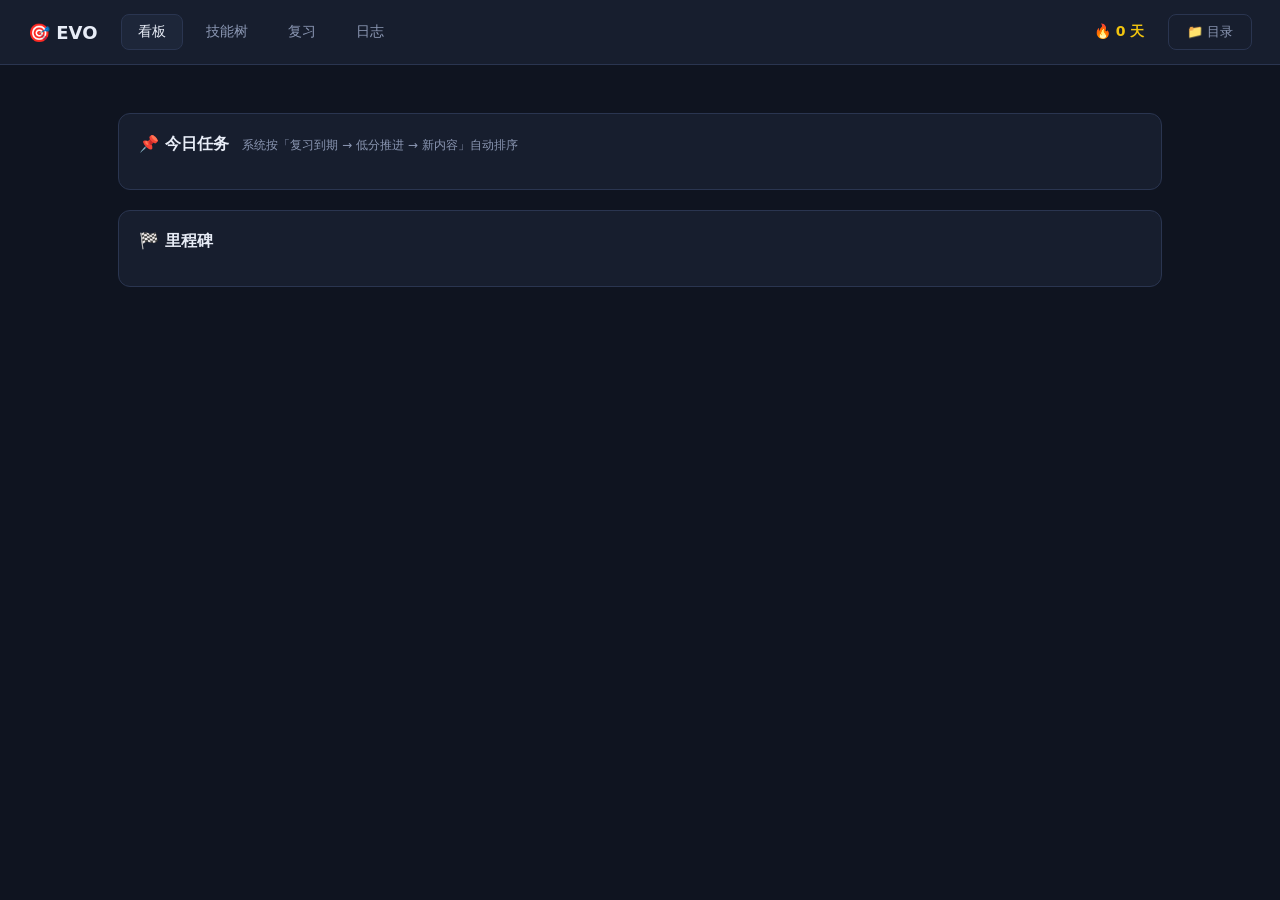
==== static/index.html @ 094a07ea "Go rewrite with quiz and textbook content system - Rename project to EVO, move sources to repo root " ====
<!DOCTYPE html>
<html lang="zh-CN">
<head>
<meta charset="UTF-8">
<meta name="viewport" content="width=device-width, initial-scale=1.0">
<title>EVO · 技能通关系统</title>
<link rel="stylesheet" href="/static/style.css">
</head>
<body>
<header>
  <div class="logo">🎯 EVO</div>
  <nav>
    <button class="nav-btn active" data-view="dashboard">看板</button>
    <button class="nav-btn" data-view="tree">技能树</button>
    <button class="nav-btn" data-view="review">复习 <span id="due-badge" class="badge hidden">0</span></button>
    <button class="nav-btn" data-view="logs">日志</button>
  </nav>
  <div class="streak" id="streak">🔥 0 天</div>
  <button id="settings-btn" class="btn ghost" title="课文内容目录设置">📁 目录</button>
</header>

<main>
  <!-- ===== 看板 ===== -->
  <section id="view-dashboard" class="view">
    <div id="skill-cards" class="cards"></div>

    <div class="panel">
      <h2>📌 今日任务 <span class="hint">系统按「复习到期 → 低分推进 → 新内容」自动排序</span></h2>
      <div id="today-tasks"></div>
    </div>

    <div class="panel">
      <h2>🏁 里程碑</h2>
      <div id="milestones"></div>
    </div>
  </section>

  <!-- ===== 技能树 ===== -->
  <section id="view-tree" class="view hidden">
    <div class="tree-head">
      <div id="skill-tabs" class="tabs"></div>
      <button id="add-node-btn" class="btn ghost">＋ 添加节点</button>
    </div>
    <div id="tree-body"></div>
  </section>

  <!-- ===== 复习 ===== -->
  <section id="view-review" class="view hidden">
    <div class="panel">
      <h2>到期复习 <span class="hint">先自测再看结果：≥80 拉长间隔，&lt;60 降档重来</span></h2>
      <div id="review-list"></div>
    </div>
  </section>

  <!-- ===== 日志 ===== -->
  <section id="view-logs" class="view hidden">
    <div class="panel">
      <h2>写一条学习日志</h2>
      <div class="log-form">
        <select id="log-skill"></select>
        <input id="log-content" placeholder="今天学了什么 / 卡在哪 / 明天继续什么…">
        <button id="log-submit" class="btn">记录</button>
      </div>
    </div>
    <div class="panel"><h2>学习日志</h2><div id="log-list"></div></div>
  </section>
</main>

<!-- ===== 打分弹窗 ===== -->
<div id="modal" class="modal hidden">
  <div class="modal-box">
    <h3 id="modal-title">打分</h3>
    <p id="modal-evidence" class="evidence"></p>
    <div class="score-btns">
      <button data-score="0">0 没碰过</button>
      <button data-score="30">30 见过</button>
      <button data-score="60">60 能用</button>
      <button data-score="80">80 掌握</button>
      <button data-score="95">95 精通</button>
    </div>
    <textarea id="score-note" placeholder="证据：做了什么证明这个分数？（选填，会写入日志）"></textarea>
    <div class="modal-foot">
      <button id="modal-cancel" class="btn ghost">取消</button>
    </div>
  </div>
</div>

<!-- ===== 复习弹窗 ===== -->
<div id="review-modal" class="modal hidden">
  <div class="modal-box">
    <h3 id="rv-title">自测</h3>
    <p class="hint">不看资料回想这个知识点，给自己打分：</p>
    <div class="score-btns">
      <button data-rv="90">90 全想起来</button>
      <button data-rv="70">70 想起大半</button>
      <button data-rv="40">40 基本忘了</button>
    </div>
    <div class="modal-foot"><button id="rv-cancel" class="btn ghost">取消</button></div>
  </div>
</div>

<!-- ===== 例题弹窗 ===== -->
<div id="quiz-modal" class="modal hidden">
  <div class="modal-box quiz-box">
    <h3 id="quiz-title">例题</h3>
    <div class="quiz-meta" id="quiz-stats"></div>
    <div id="quiz-body"></div>
    <div class="modal-foot">
      <span id="quiz-progress" class="hint"></span>
      <button id="quiz-score-btn" class="btn hidden">用本次结果打分</button>
      <button id="quiz-close" class="btn ghost">关闭</button>
    </div>
  </div>
</div>

<!-- ===== 内容目录设置弹窗 ===== -->
<div id="settings-modal" class="modal hidden">
  <div class="modal-box">
    <h3>课文内容目录</h3>
    <p class="hint" style="margin-bottom:14px">
      知识点课文按 <b>目录\技能\主题\知识点名.md</b> 存放（例：Java\语言基础\变量与基本类型.md），
      添加目录后系统自动识别，文件可随时用任意编辑器更新。
    </p>
    <div id="dir-list"></div>
    <div class="dir-form">
      <input id="dir-input" placeholder="例如 D:\教材\content">
      <button id="dir-add" class="btn">添加目录</button>
    </div>
    <div class="modal-foot"><button id="settings-close" class="btn ghost">关闭</button></div>
  </div>
</div>

<script src="/static/app.js"></script>
</body>
</html>
---- static/style.css ----
:root {
  --bg: #0f1420;
  --panel: #171e2e;
  --card: #1d2639;
  --line: #2a3550;
  --text: #e8edf7;
  --dim: #8b97b3;
  --accent: #4f8cff;
  --good: #2ecc71;
  --warn: #f1c40f;
  --bad: #e74c3c;
}
* { box-sizing: border-box; margin: 0; padding: 0; }
body {
  background: var(--bg); color: var(--text);
  font-family: "Segoe UI", "Microsoft YaHei", system-ui, sans-serif;
  min-height: 100vh;
}
header {
  display: flex; align-items: center; gap: 24px;
  padding: 14px 28px; background: var(--panel);
  border-bottom: 1px solid var(--line);
  position: sticky; top: 0; z-index: 10;
}
.logo { font-size: 18px; font-weight: 700; }
nav { display: flex; gap: 6px; flex: 1; }
.nav-btn {
  background: none; border: 1px solid transparent; color: var(--dim);
  padding: 8px 16px; border-radius: 8px; cursor: pointer; font-size: 14px;
}
.nav-btn:hover { color: var(--text); background: var(--card); }
.nav-btn.active { color: var(--text); background: var(--card); border-color: var(--line); }
.badge {
  background: var(--bad); color: #fff; border-radius: 10px;
  font-size: 11px; padding: 1px 7px; margin-left: 4px;
}
.streak { color: var(--warn); font-weight: 600; font-size: 14px; }

main { max-width: 1100px; margin: 0 auto; padding: 24px 28px 60px; }
.hidden { display: none !important; }
.hint { font-size: 12px; color: var(--dim); font-weight: 400; margin-left: 8px; }
h2 { font-size: 16px; margin-bottom: 14px; }

/* 卡片 */
.cards { display: grid; grid-template-columns: repeat(auto-fit, minmax(230px, 1fr)); gap: 16px; margin-bottom: 24px; }
.card {
  background: var(--card); border: 1px solid var(--line);
  border-radius: 12px; padding: 18px; cursor: pointer;
  transition: transform .15s;
}
.card:hover { transform: translateY(-2px); }
.card .name { font-size: 16px; font-weight: 700; display: flex; align-items: center; gap: 8px; }
.card .dot { width: 10px; height: 10px; border-radius: 50%; }
.card .pct { font-size: 34px; font-weight: 800; margin: 10px 0 4px; }
.card .status { font-size: 12px; color: var(--dim); }
.bar { height: 6px; background: var(--line); border-radius: 3px; margin-top: 12px; overflow: hidden; }
.bar > i { display: block; height: 100%; border-radius: 3px; }

.panel {
  background: var(--panel); border: 1px solid var(--line);
  border-radius: 12px; padding: 20px; margin-bottom: 20px;
}

/* 今日任务 */
.task {
  display: flex; align-items: center; gap: 12px;
  padding: 12px 14px; border: 1px solid var(--line);
  border-radius: 10px; margin-bottom: 10px; background: var(--card);
}
.task .reason {
  font-size: 11px; padding: 2px 8px; border-radius: 20px; white-space: nowrap;
}
.reason.复习到期 { background: rgba(231,76,60,.2); color: #ff8f85; }
.reason.继续推进 { background: rgba(79,140,255,.2); color: #8fb8ff; }
.reason.新内容 { background: rgba(46,204,113,.2); color: #7de8ac; }
.task .t-title { flex: 1; font-size: 14px; }
.task .t-skill { font-size: 12px; color: var(--dim); }

/* 里程碑 */
.ms { display: flex; align-items: center; gap: 10px; padding: 8px 4px; font-size: 14px; cursor: pointer; }
.ms input { accent-color: var(--good); width: 16px; height: 16px; cursor: pointer; }
.ms.done label { color: var(--dim); text-decoration: line-through; }

/* 技能树 */
.tree-head { display: flex; justify-content: space-between; align-items: center; margin-bottom: 16px; flex-wrap: wrap; gap: 10px; }
.tabs { display: flex; gap: 8px; flex-wrap: wrap; }
.tab {
  padding: 8px 18px; border-radius: 8px; border: 1px solid var(--line);
  background: var(--card); color: var(--dim); cursor: pointer; font-size: 14px;
}
.tab.active { color: #fff; border-color: transparent; }
.topic {
  background: var(--panel); border: 1px solid var(--line);
  border-radius: 12px; margin-bottom: 14px; overflow: hidden;
}
.topic-head {
  display: flex; align-items: center; gap: 14px;
  padding: 14px 18px; cursor: pointer; user-select: none;
}
.topic-head .arrow { color: var(--dim); transition: transform .2s; font-size: 12px; }
.topic.closed .arrow { transform: rotate(-90deg); }
.topic-head .t-name { font-weight: 700; flex: 1; }
.topic-head .t-ev { font-size: 12px; color: var(--dim); }
.topic-head .t-pct { font-weight: 700; font-size: 14px; width: 52px; text-align: right; }
.leaves { border-top: 1px solid var(--line); }
.topic.closed .leaves { display: none; }
.leaf {
  display: flex; align-items: center; gap: 14px;
  padding: 11px 18px 11px 34px; border-bottom: 1px solid rgba(42,53,80,.5);
}
.leaf:last-child { border-bottom: none; }
.leaf:hover { background: rgba(79,140,255,.05); }
.leaf .l-title { flex: 1; font-size: 14px; }
.leaf .l-ev { font-size: 12px; color: var(--dim); max-width: 340px; }
.status-chip { font-size: 11px; padding: 2px 9px; border-radius: 20px; white-space: nowrap; }
.s-未开始 { background: #232c42; color: var(--dim); }
.s-学习中 { background: rgba(79,140,255,.2); color: #8fb8ff; }
.s-巩固中 { background: rgba(241,196,15,.18); color: #f5d76e; }
.s-已掌握 { background: rgba(46,204,113,.18); color: #7de8ac; }
.s-已精通 { background: rgba(46,204,113,.35); color: #b8ffd9; }
.mini-bar { width: 70px; height: 5px; background: var(--line); border-radius: 3px; overflow: hidden; }
.mini-bar > i { display: block; height: 100%; }
.btn {
  background: var(--accent); color: #fff; border: none;
  padding: 8px 18px; border-radius: 8px; cursor: pointer; font-size: 13px;
}
.btn:hover { filter: brightness(1.1); }
.btn.ghost { background: transparent; border: 1px solid var(--line); color: var(--dim); }
.btn.ghost:hover { color: var(--text); border-color: var(--dim); }
.score-btn { font-size: 12px; padding: 5px 12px; }

/* 复习列表 */
.rv-item {
  display: flex; align-items: center; gap: 12px;
  padding: 13px 15px; border: 1px solid var(--line);
  border-radius: 10px; margin-bottom: 10px; background: var(--card);
}
.rv-item .rv-main { flex: 1; }
.rv-item .rv-title { font-size: 14px; }
.rv-item .rv-meta { font-size: 12px; color: var(--dim); margin-top: 3px; }
.overdue { color: #ff8f85; font-weight: 600; }

/* 日志 */
.log-form { display: flex; gap: 10px; flex-wrap: wrap; }
.log-form select, .log-form input {
  background: var(--card); border: 1px solid var(--line); color: var(--text);
  padding: 9px 12px; border-radius: 8px; font-size: 14px;
}
.log-form input { flex: 1; min-width: 240px; }
.log {
  padding: 11px 4px; border-bottom: 1px solid var(--line); font-size: 14px;
}
.log .l-time { font-size: 12px; color: var(--dim); margin-right: 10px; }
.log .l-tag { font-size: 11px; color: var(--accent); margin-right: 8px; }
.empty { color: var(--dim); font-size: 13px; padding: 14px 4px; }

/* 弹窗 */
.modal {
  position: fixed; inset: 0; background: rgba(0,0,0,.6);
  display: flex; align-items: center; justify-content: center; z-index: 100;
}
.modal-box {
  background: var(--panel); border: 1px solid var(--line);
  border-radius: 14px; padding: 26px; width: 460px; max-width: 92vw;
}
.modal-box h3 { margin-bottom: 8px; }
.evidence { font-size: 13px; color: var(--dim); margin-bottom: 16px; }
.score-btns { display: flex; gap: 8px; flex-wrap: wrap; margin-bottom: 16px; }
.score-btns button {
  flex: 1; min-width: 76px; background: var(--card); color: var(--text);
  border: 1px solid var(--line); border-radius: 10px;
  padding: 12px 6px; cursor: pointer; font-size: 13px;
}
.score-btns button:hover { border-color: var(--accent); background: rgba(79,140,255,.12); }
.modal-box textarea {
  width: 100%; background: var(--card); border: 1px solid var(--line);
  color: var(--text); border-radius: 8px; padding: 10px;
  font-size: 13px; height: 74px; resize: vertical; margin-bottom: 14px;
}
.modal-foot { display: flex; justify-content: flex-end; gap: 10px; }

/* 知识点正文 */
.l-title { cursor: pointer; }
.l-title:hover { color: var(--accent); }
.leaf-content {
  padding: 10px 18px 12px 34px;
  font-size: 13px; line-height: 1.9; color: var(--dim);
  background: rgba(79, 140, 255, .05);
  border-bottom: 1px solid var(--line);
}
.leaf-content b { color: var(--text); font-weight: 600; }
.content-empty { font-style: italic; opacity: .7; }

/* 例题 */
.q-btn { font-size: 12px; padding: 5px 10px; }
.quiz-box { width: 560px; max-width: 92vw; }
.quiz-meta { font-size: 12px; color: var(--dim); margin-bottom: 14px; }
.quiz-stem { font-size: 15px; line-height: 1.7; margin-bottom: 14px; }
.quiz-opts button {
  display: block; width: 100%; text-align: left;
  background: var(--card); border: 1px solid var(--line); color: var(--text);
  padding: 10px 14px; border-radius: 8px; cursor: pointer;
  font-size: 14px; margin-bottom: 8px; line-height: 1.5;
}
.quiz-opts button:hover:not(:disabled) { border-color: var(--accent); }
.quiz-opts button:disabled { opacity: 1; cursor: default; }
.opt-correct { border-color: var(--good) !important; background: rgba(46, 204, 113, .12) !important; }
.opt-wrong { border-color: var(--bad) !important; background: rgba(231, 76, 60, .12) !important; }
.quiz-verdict { font-size: 14px; font-weight: 700; margin: 12px 0 6px; }
.verdict-ok { color: var(--good); }
.verdict-no { color: var(--bad); }
.quiz-exp {
  font-size: 13px; color: var(--dim); line-height: 1.7;
  background: var(--card); border-left: 3px solid var(--accent);
  padding: 10px 12px; border-radius: 6px; margin-bottom: 14px;
}
#quiz-progress { margin-right: auto; }

/* 内容目录设置 */
.dir-item {
  display: flex; align-items: center; gap: 10px;
  padding: 9px 4px; border-bottom: 1px solid var(--line); font-size: 13px;
}
.dir-dot { width: 9px; height: 9px; border-radius: 50%; flex: none; }
.dir-dot.ok { background: var(--good); }
.dir-dot.bad { background: var(--bad); }
.dir-path { flex: 1; overflow: hidden; text-overflow: ellipsis; white-space: nowrap; direction: ltr; }
.dir-count { color: var(--dim); font-size: 12px; white-space: nowrap; }
.dir-del { font-size: 12px; padding: 4px 10px; }
.dir-form { display: flex; gap: 8px; margin-top: 14px; }
.dir-form input {
  flex: 1; background: var(--card); border: 1px solid var(--line);
  color: var(--text); padding: 9px 12px; border-radius: 8px; font-size: 13px;
}

/* 课文（goldmark 渲染结果）排版 */
.md-body { font-size: 13.5px; line-height: 1.9; color: var(--dim); }
.md-body h1 { font-size: 16px; color: var(--text); margin: 14px 0 8px; }
.md-body h2 { font-size: 15px; color: var(--text); margin: 16px 0 8px; padding-bottom: 4px; border-bottom: 1px solid var(--line); }
.md-body h3 { font-size: 14px; color: var(--text); margin: 12px 0 6px; }
.md-body p { margin: 8px 0; }
.md-body ul, .md-body ol { padding-left: 22px; margin: 8px 0; }
.md-body li { margin: 4px 0; }
.md-body b, .md-body strong { color: var(--text); }
.md-body code {
  background: var(--card); border: 1px solid var(--line);
  padding: 1px 6px; border-radius: 4px;
  font-family: Consolas, "Courier New", monospace; font-size: 12.5px;
}
.md-body pre {
  background: #0d1117; border: 1px solid var(--line); border-radius: 8px;
  padding: 12px 14px; overflow-x: auto; margin: 10px 0; line-height: 1.6;
}
.md-body pre code { background: none; border: none; padding: 0; font-size: 12.5px; color: #c9d1d9; }
.md-body blockquote {
  border-left: 3px solid var(--accent); padding: 4px 12px;
  margin: 10px 0; color: var(--dim); background: rgba(79,140,255,.05);
}
.md-body table { border-collapse: collapse; margin: 10px 0; width: 100%; font-size: 13px; }
.md-body th, .md-body td { border: 1px solid var(--line); padding: 6px 10px; text-align: left; }
.md-body th { background: var(--card); color: var(--text); }
.md-body hr { border: none; border-top: 1px solid var(--line); margin: 14px 0; }
.md-body a { color: var(--accent); }

@media (max-width: 720px) {
  header { flex-wrap: wrap; gap: 10px; padding: 12px 16px; }
  main { padding: 16px; }
  .l-ev { display: none; }
}
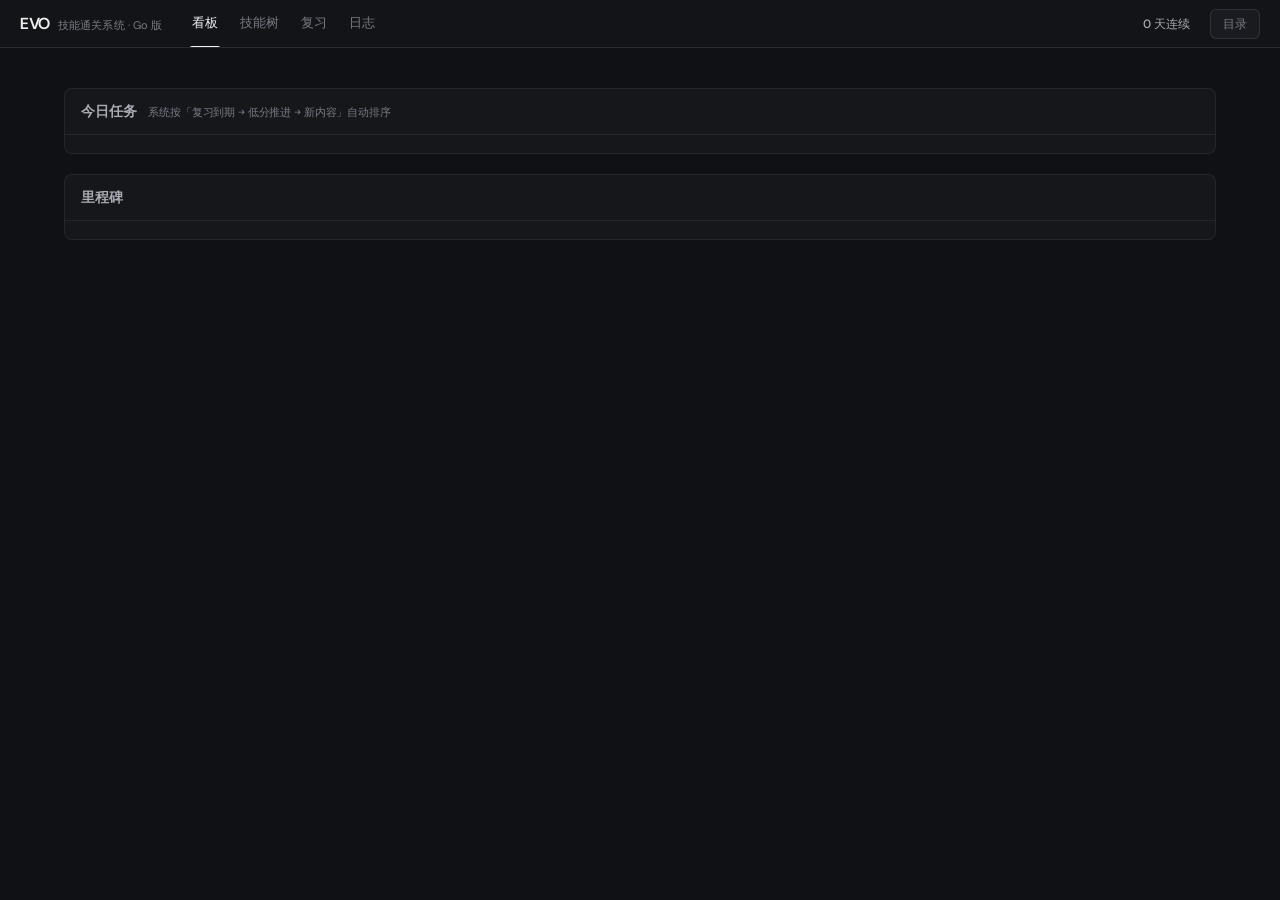
==== commit 0e56cf50: "Add reading page and Aetheris dark theme for frontend" ====
--- a/static/index.html
+++ b/static/index.html
@@ -4,19 +4,22 @@
 <meta charset="UTF-8">
 <meta name="viewport" content="width=device-width, initial-scale=1.0">
 <title>EVO · 技能通关系统</title>
+<link rel="preconnect" href="https://fonts.googleapis.com">
+<link rel="preconnect" href="https://fonts.gstatic.com" crossorigin>
+<link href="https://fonts.googleapis.com/css2?family=DM+Sans:wght@400;500;600;700&family=Host+Grotesk:wght@400;500;600;700&display=swap" rel="stylesheet">
 <link rel="stylesheet" href="/static/style.css">
 </head>
 <body>
 <header>
-  <div class="logo">🎯 EVO</div>
+  <h1 class="logo">EVO<span class="en">技能通关系统 · Go 版</span></h1>
   <nav>
     <button class="nav-btn active" data-view="dashboard">看板</button>
     <button class="nav-btn" data-view="tree">技能树</button>
     <button class="nav-btn" data-view="review">复习 <span id="due-badge" class="badge hidden">0</span></button>
     <button class="nav-btn" data-view="logs">日志</button>
   </nav>
-  <div class="streak" id="streak">🔥 0 天</div>
-  <button id="settings-btn" class="btn ghost" title="课文内容目录设置">📁 目录</button>
+  <div class="streak" id="streak">0 天连续</div>
+  <button id="settings-btn" class="btn ghost" title="课文内容目录设置">目录</button>
 </header>
 
 <main>
@@ -25,13 +28,13 @@
     <div id="skill-cards" class="cards"></div>
 
     <div class="panel">
-      <h2>📌 今日任务 <span class="hint">系统按「复习到期 → 低分推进 → 新内容」自动排序</span></h2>
-      <div id="today-tasks"></div>
+      <h2>今日任务 <span class="hint">系统按「复习到期 → 低分推进 → 新内容」自动排序</span></h2>
+      <div id="today-tasks" class="panel-body"></div>
     </div>
 
     <div class="panel">
-      <h2>🏁 里程碑</h2>
-      <div id="milestones"></div>
+      <h2>里程碑</h2>
+      <div id="milestones" class="panel-body"></div>
     </div>
   </section>
 
@@ -48,7 +51,7 @@
   <section id="view-review" class="view hidden">
     <div class="panel">
       <h2>到期复习 <span class="hint">先自测再看结果：≥80 拉长间隔，&lt;60 降档重来</span></h2>
-      <div id="review-list"></div>
+      <div id="review-list" class="panel-body"></div>
     </div>
   </section>
 
@@ -62,9 +65,25 @@
         <button id="log-submit" class="btn">记录</button>
       </div>
     </div>
-    <div class="panel"><h2>学习日志</h2><div id="log-list"></div></div>
+    <div class="panel"><h2>学习日志</h2><div id="log-list" class="panel-body"></div></div>
   </section>
 </main>
+
+<!-- ===== 课文阅读页 ===== -->
+<div id="reader" class="reader hidden">
+  <div class="reader-top">
+    <button id="reader-back" class="btn ghost">← 返回</button>
+    <div class="reader-headings">
+      <div id="reader-title" class="reader-title"></div>
+      <div id="reader-path" class="reader-path"></div>
+    </div>
+  </div>
+  <div class="reader-progress"><i id="reader-bar"></i></div>
+  <div class="reader-body" id="reader-body">
+    <aside class="reader-toc hidden" id="reader-toc"></aside>
+    <article class="md-view" id="reader-content"></article>
+  </div>
+</div>
 
 <!-- ===== 打分弹窗 ===== -->
 <div id="modal" class="modal hidden">
@@ -121,6 +140,10 @@
       知识点课文按 <b>目录\技能\主题\知识点名.md</b> 存放（例：Java\语言基础\变量与基本类型.md），
       添加目录后系统自动识别，文件可随时用任意编辑器更新。
     </p>
+    <div class="data-dir-row">
+      <span class="hint" id="data-dir-label">数据目录：…</span>
+      <button id="backup-btn" class="btn ghost">备份快照</button>
+    </div>
     <div id="dir-list"></div>
     <div class="dir-form">
       <input id="dir-input" placeholder="例如 D:\教材\content">
--- a/static/style.css
+++ b/static/style.css
@@ -1,269 +1,968 @@
+/* ============================================================
+   EVO 前端共享样式
+   —— 视觉语言取自 KILLER（Aetheris 设计系统）：
+   单色极简 / 细边框低饱和卡片 / DM Sans + Host Grotesk
+   紧凑排版 / 顶导航下划线激活态 / 140-180ms 微动效
+   ============================================================ */
+
+/* ---------- 语义色令牌（Aetheris dark） ---------- */
 :root {
-  --bg: #0f1420;
-  --panel: #171e2e;
-  --card: #1d2639;
-  --line: #2a3550;
-  --text: #e8edf7;
-  --dim: #8b97b3;
-  --accent: #4f8cff;
-  --good: #2ecc71;
-  --warn: #f1c40f;
-  --bad: #e74c3c;
-}
+  color-scheme: dark;
+
+  --bg-app: #101114;
+  --bg-nav: #131417;
+  --bg-surface: #16171b;
+  --bg-subtle: #1a1b20;
+  --bg-raised: #1e1f24;
+  --bg-hover: #202126;
+  --bg-selected: rgba(255, 255, 255, 0.08);
+  --bg-input: #191a1f;
+
+  --text-primary: #eeeef1;
+  --text-secondary: #a8abb3;
+  --text-tertiary: #777b85;
+  --text-disabled: #565a63;
+
+  --border-default: rgba(255, 255, 255, 0.10);
+  --border-subtle: rgba(255, 255, 255, 0.065);
+  --border-strong: rgba(255, 255, 255, 0.16);
+
+  --accent: #f0f0f2;          /* 主操作：近白（Aetheris 单色签名） */
+  --accent-hover: #ffffff;
+  --accent-border: rgba(255, 255, 255, 0.22);
+  --focus-ring: rgba(255, 255, 255, 0.14);
+
+  --success: #65b98f;
+  --success-subtle: rgba(101, 185, 143, 0.11);
+  --success-border: rgba(101, 185, 143, 0.24);
+  --warning: #d6a85f;
+  --warning-subtle: rgba(214, 168, 95, 0.11);
+  --warning-border: rgba(214, 168, 95, 0.24);
+  --danger: #d96b72;
+  --danger-subtle: rgba(217, 107, 114, 0.11);
+  --danger-border: rgba(217, 107, 114, 0.24);
+  --info: #7ea1dc;            /* 「学习中」状态补充的低饱和冷色 */
+  --info-subtle: rgba(126, 161, 220, 0.11);
+  --info-border: rgba(126, 161, 220, 0.24);
+
+  --shadow-float: 0 10px 28px rgba(0, 0, 0, 0.28);
+  --shadow-dialog: 0 18px 48px rgba(0, 0, 0, 0.38);
+
+  --motion-fast: 140ms;
+  --motion-base: 180ms;
+
+  --topnav-height: 48px;
+  --radius-sm: 4px;
+  --radius-md: 6px;
+  --radius-lg: 8px;
+
+  --font-sans: "DM Sans", "Noto Sans SC", "PingFang SC", "Hiragino Sans GB",
+    "Microsoft YaHei UI", "Microsoft YaHei", system-ui, sans-serif;
+  --font-display: "Host Grotesk", "DM Sans", "Noto Sans SC", "PingFang SC",
+    "Hiragino Sans GB", "Microsoft YaHei UI", "Microsoft YaHei", system-ui, sans-serif;
+  --font-mono: "SFMono-Regular", Consolas, "Cascadia Code", "Liberation Mono", Menlo, monospace;
+
+  --font-page: 18px;
+  --font-section: 14px;
+  --font-body: 13px;
+  --font-table: 12px;
+  --font-meta: 11px;
+}
+
+/* ---------- 基础 ---------- */
 * { box-sizing: border-box; margin: 0; padding: 0; }
+
 body {
-  background: var(--bg); color: var(--text);
-  font-family: "Segoe UI", "Microsoft YaHei", system-ui, sans-serif;
+  background: var(--bg-app);
+  color: var(--text-primary);
+  font-family: var(--font-sans);
+  font-size: var(--font-body);
+  line-height: 1.5;
   min-height: 100vh;
-}
+  -webkit-font-smoothing: antialiased;
+  text-rendering: optimizeLegibility;
+}
+a { color: inherit; text-decoration: none; }
+
+h1, h2, h3, h4 { font-family: var(--font-display); font-optical-sizing: auto; }
+
+button, input, select, textarea { font: inherit; }
+button { -webkit-tap-highlight-color: transparent; }
+
+::selection { color: var(--text-primary); background: rgba(255, 255, 255, 0.22); }
+
+button:focus-visible, a:focus-visible, input:focus-visible,
+select:focus-visible, textarea:focus-visible {
+  outline: 2px solid var(--accent);
+  outline-offset: 2px;
+}
+
+* { scrollbar-width: thin; scrollbar-color: rgba(255, 255, 255, 0.18) transparent; }
+*::-webkit-scrollbar { width: 8px; height: 8px; }
+*::-webkit-scrollbar-thumb {
+  border: 2px solid transparent;
+  border-radius: 8px;
+  background: rgba(255, 255, 255, 0.18);
+  background-clip: padding-box;
+}
+
+.pct, .t-pct, .l-time, .streak, .card .status { font-variant-numeric: tabular-nums; }
+.hidden { display: none !important; }
+.hint { color: var(--text-tertiary); font-size: var(--font-meta); font-weight: 400; margin-left: 8px; }
+.empty { color: var(--text-tertiary); text-align: center; padding: 24px 8px; }
+
+/* ---------- 顶导航（Aetheris topnav 模式） ---------- */
 header {
-  display: flex; align-items: center; gap: 24px;
-  padding: 14px 28px; background: var(--panel);
-  border-bottom: 1px solid var(--line);
-  position: sticky; top: 0; z-index: 10;
-}
-.logo { font-size: 18px; font-weight: 700; }
-nav { display: flex; gap: 6px; flex: 1; }
+  display: flex;
+  align-items: center;
+  gap: 20px;
+  height: var(--topnav-height);
+  padding: 0 20px;
+  border-bottom: 1px solid var(--border-default);
+  background: var(--bg-nav);
+  position: sticky;
+  top: 0;
+  z-index: 10;
+  flex-wrap: nowrap;
+  overflow-x: auto;
+  scrollbar-width: none;
+}
+header::-webkit-scrollbar { display: none; }
+
+header .logo {
+  display: flex;
+  align-items: baseline;
+  gap: 8px;
+  font-family: var(--font-display);
+  font-size: 16px;
+  font-weight: 660;
+  letter-spacing: -0.02em;
+  white-space: nowrap;
+  color: var(--text-primary);
+}
+header .logo .en {
+  color: var(--text-tertiary);
+  font-family: var(--font-sans);
+  font-size: var(--font-meta);
+  font-weight: 400;
+  letter-spacing: 0.01em;
+}
+
+nav {
+  display: flex;
+  align-items: stretch;
+  gap: 2px;
+  height: 100%;
+  flex: 1 1 auto;
+  min-width: 0;
+  overflow-x: auto;
+  scrollbar-width: none;
+}
+nav::-webkit-scrollbar { display: none; }
+
 .nav-btn {
-  background: none; border: 1px solid transparent; color: var(--dim);
-  padding: 8px 16px; border-radius: 8px; cursor: pointer; font-size: 14px;
-}
-.nav-btn:hover { color: var(--text); background: var(--card); }
-.nav-btn.active { color: var(--text); background: var(--card); border-color: var(--line); }
+  position: relative;
+  display: inline-flex;
+  align-items: center;
+  gap: 5px;
+  padding: 0 10px;
+  border: none;
+  background: none;
+  color: var(--text-tertiary);
+  font-size: 12.5px;
+  font-weight: 520;
+  white-space: nowrap;
+  cursor: pointer;
+  transition: color var(--motion-fast) ease, background var(--motion-fast) ease;
+}
+.nav-btn::after {
+  content: "";
+  position: absolute;
+  right: 8px;
+  bottom: -1px;
+  left: 8px;
+  height: 2px;
+  border-radius: 2px 2px 0 0;
+  background: transparent;
+}
+.nav-btn:hover { color: var(--text-secondary); background: rgba(255, 255, 255, 0.03); }
+.nav-btn.active { color: var(--text-primary); font-weight: 580; }
+.nav-btn.active::after { background: var(--accent); }
+
 .badge {
-  background: var(--bad); color: #fff; border-radius: 10px;
-  font-size: 11px; padding: 1px 7px; margin-left: 4px;
-}
-.streak { color: var(--warn); font-weight: 600; font-size: 14px; }
-
-main { max-width: 1100px; margin: 0 auto; padding: 24px 28px 60px; }
-.hidden { display: none !important; }
-.hint { font-size: 12px; color: var(--dim); font-weight: 400; margin-left: 8px; }
-h2 { font-size: 16px; margin-bottom: 14px; }
-
-/* 卡片 */
-.cards { display: grid; grid-template-columns: repeat(auto-fit, minmax(230px, 1fr)); gap: 16px; margin-bottom: 24px; }
+  display: inline-flex;
+  align-items: center;
+  justify-content: center;
+  min-width: 16px;
+  padding: 0 5px;
+  border-radius: 8px;
+  background: var(--danger-subtle);
+  border: 1px solid var(--danger-border);
+  color: var(--danger);
+  font-size: var(--font-meta);
+  font-weight: 620;
+  line-height: 1.5;
+}
+
+.streak {
+  color: var(--text-secondary);
+  font-size: 12px;
+  font-weight: 520;
+  white-space: nowrap;
+  flex: 0 0 auto;
+}
+
+/* ---------- 页面骨架 ---------- */
+main {
+  padding: 20px 24px 28px;
+  max-width: 1200px;
+  margin: 0 auto;
+}
+
+/* ---------- 面板（data-surface 模式：细边框 + 8px 圆角 + 无阴影） ---------- */
+.panel {
+  background: var(--bg-surface);
+  border: 1px solid var(--border-subtle);
+  border-radius: var(--radius-lg);
+  /* clip 裁剪圆角溢出但不创建滚动容器（overflow:hidden 会破坏内部 sticky） */
+  overflow: clip;
+  margin-bottom: 20px;
+}
+.panel > h2 {
+  font-size: var(--font-section);
+  font-weight: 600;
+  color: var(--text-secondary);
+  letter-spacing: -0.01em;
+  padding: 12px 16px;
+  border-bottom: 1px solid var(--border-subtle);
+}
+.panel-body { padding: 6px 16px 12px; }
+
+/* ---------- 技能卡片（stat-card 模式） ---------- */
+.cards {
+  display: grid;
+  grid-template-columns: repeat(auto-fill, minmax(230px, 1fr));
+  gap: 12px;
+  margin-bottom: 20px;
+}
 .card {
-  background: var(--card); border: 1px solid var(--line);
-  border-radius: 12px; padding: 18px; cursor: pointer;
-  transition: transform .15s;
-}
-.card:hover { transform: translateY(-2px); }
-.card .name { font-size: 16px; font-weight: 700; display: flex; align-items: center; gap: 8px; }
-.card .dot { width: 10px; height: 10px; border-radius: 50%; }
-.card .pct { font-size: 34px; font-weight: 800; margin: 10px 0 4px; }
-.card .status { font-size: 12px; color: var(--dim); }
-.bar { height: 6px; background: var(--line); border-radius: 3px; margin-top: 12px; overflow: hidden; }
+  background: var(--bg-surface);
+  border: 1px solid var(--border-subtle);
+  border-radius: var(--radius-lg);
+  padding: 14px 16px;
+  cursor: pointer;
+  transition: border-color var(--motion-fast) ease, background var(--motion-fast) ease;
+}
+.card:hover {
+  border-color: var(--border-strong);
+  background: var(--bg-hover);
+}
+.card .name {
+  font-size: var(--font-table);
+  font-weight: 520;
+  color: var(--text-secondary);
+  display: flex;
+  align-items: center;
+  gap: 8px;
+}
+.card .dot { width: 8px; height: 8px; border-radius: 50%; flex: 0 0 8px; }
+.card .pct {
+  font-family: var(--font-display);
+  font-size: 26px;
+  font-weight: 620;
+  letter-spacing: -0.03em;
+  margin: 8px 0 4px;
+}
+.card .status { font-size: var(--font-meta); color: var(--text-tertiary); }
+.bar { height: 5px; background: rgba(255, 255, 255, 0.08); border-radius: 3px; margin-top: 12px; overflow: hidden; }
 .bar > i { display: block; height: 100%; border-radius: 3px; }
 
-.panel {
-  background: var(--panel); border: 1px solid var(--line);
-  border-radius: 12px; padding: 20px; margin-bottom: 20px;
-}
-
-/* 今日任务 */
+/* ---------- 今日任务 / 里程碑（列表行模式） ---------- */
 .task {
-  display: flex; align-items: center; gap: 12px;
-  padding: 12px 14px; border: 1px solid var(--line);
-  border-radius: 10px; margin-bottom: 10px; background: var(--card);
-}
-.task .reason {
-  font-size: 11px; padding: 2px 8px; border-radius: 20px; white-space: nowrap;
-}
-.reason.复习到期 { background: rgba(231,76,60,.2); color: #ff8f85; }
-.reason.继续推进 { background: rgba(79,140,255,.2); color: #8fb8ff; }
-.reason.新内容 { background: rgba(46,204,113,.2); color: #7de8ac; }
-.task .t-title { flex: 1; font-size: 14px; }
-.task .t-skill { font-size: 12px; color: var(--dim); }
+  display: flex;
+  align-items: center;
+  gap: 12px;
+  padding: 10px 4px;
+  border-bottom: 1px solid var(--border-subtle);
+  transition: background var(--motion-fast) ease;
+}
+.task:hover { background: var(--bg-hover); }
+.task:last-child { border-bottom: none; }
+.task .t-title { flex: 1; }
+.task .t-skill { font-size: var(--font-meta); color: var(--text-tertiary); white-space: nowrap; }
+
+/* 原因/状态徽章（status-badge 模式） */
+.reason, .status-chip {
+  display: inline-flex;
+  align-items: center;
+  padding: 1px 8px;
+  border-radius: var(--radius-sm);
+  font-size: var(--font-meta);
+  font-weight: 520;
+  border: 1px solid transparent;
+  white-space: nowrap;
+}
+.reason.复习到期 { background: var(--danger-subtle); color: var(--danger); border-color: var(--danger-border); }
+.reason.继续推进 { background: var(--info-subtle); color: var(--info); border-color: var(--info-border); }
+.reason.新内容 { background: var(--success-subtle); color: var(--success); border-color: var(--success-border); }
+
+.s-未开始 { background: var(--bg-subtle); color: var(--text-tertiary); border-color: var(--border-default); }
+.s-学习中 { background: var(--info-subtle); color: var(--info); border-color: var(--info-border); }
+.s-巩固中 { background: var(--warning-subtle); color: var(--warning); border-color: var(--warning-border); }
+.s-已掌握 { background: var(--success-subtle); color: var(--success); border-color: var(--success-border); }
+.s-已精通 { background: rgba(101, 185, 143, 0.22); color: #8fd6ae; border-color: rgba(101, 185, 143, 0.38); }
 
 /* 里程碑 */
-.ms { display: flex; align-items: center; gap: 10px; padding: 8px 4px; font-size: 14px; cursor: pointer; }
-.ms input { accent-color: var(--good); width: 16px; height: 16px; cursor: pointer; }
-.ms.done label { color: var(--dim); text-decoration: line-through; }
-
-/* 技能树 */
-.tree-head { display: flex; justify-content: space-between; align-items: center; margin-bottom: 16px; flex-wrap: wrap; gap: 10px; }
-.tabs { display: flex; gap: 8px; flex-wrap: wrap; }
+.ms {
+  display: flex;
+  align-items: center;
+  gap: 10px;
+  padding: 8px 4px;
+  border-bottom: 1px solid var(--border-subtle);
+}
+.ms:last-child { border-bottom: none; }
+.ms input {
+  appearance: none;
+  width: 15px;
+  height: 15px;
+  border: 1px solid var(--border-strong);
+  border-radius: var(--radius-sm);
+  background: var(--bg-input);
+  cursor: pointer;
+  flex: 0 0 15px;
+  position: relative;
+  transition: background var(--motion-fast) ease, border-color var(--motion-fast) ease;
+}
+.ms input:checked { background: var(--accent); border-color: var(--accent); }
+.ms input:checked::after {
+  content: "";
+  position: absolute;
+  left: 4px;
+  top: 1px;
+  width: 4px;
+  height: 8px;
+  border: solid var(--bg-app);
+  border-width: 0 2px 2px 0;
+  transform: rotate(45deg);
+}
+.ms label { cursor: pointer; }
+.ms.done label { color: var(--text-disabled); text-decoration: line-through; }
+
+/* ---------- 技能树 ---------- */
+.tree-head {
+  display: flex;
+  justify-content: space-between;
+  align-items: center;
+  gap: 10px;
+  margin-bottom: 14px;
+  min-height: 48px;
+  padding: 8px 12px;
+  border: 1px solid var(--border-subtle);
+  border-radius: var(--radius-md);
+  background: var(--bg-surface);
+  flex-wrap: wrap;
+}
+
+/* 标签切换（Aetheris subnav 芯片模式） */
+.tabs { display: flex; gap: 6px; flex-wrap: wrap; }
 .tab {
-  padding: 8px 18px; border-radius: 8px; border: 1px solid var(--line);
-  background: var(--card); color: var(--dim); cursor: pointer; font-size: 14px;
-}
-.tab.active { color: #fff; border-color: transparent; }
+  display: inline-flex;
+  align-items: center;
+  height: 32px;
+  padding: 0 16px;
+  border: 1px solid var(--border-default);
+  border-radius: var(--radius-md);
+  background: var(--bg-subtle);
+  color: var(--text-tertiary);
+  font-size: var(--font-body);
+  font-weight: 560;
+  cursor: pointer;
+  white-space: nowrap;
+  transition: color var(--motion-fast) ease, background var(--motion-fast) ease,
+    border-color var(--motion-fast) ease;
+}
+.tab:hover {
+  color: var(--text-secondary);
+  background: var(--bg-hover);
+  border-color: var(--border-strong);
+}
+.tab.active {
+  color: var(--text-primary);
+  background: var(--bg-selected);
+  border-color: var(--border-strong);
+  font-weight: 620;
+}
+
 .topic {
-  background: var(--panel); border: 1px solid var(--line);
-  border-radius: 12px; margin-bottom: 14px; overflow: hidden;
+  background: var(--bg-surface);
+  border: 1px solid var(--border-subtle);
+  border-radius: var(--radius-lg);
+  overflow: clip;
+  margin-bottom: 12px;
 }
 .topic-head {
-  display: flex; align-items: center; gap: 14px;
-  padding: 14px 18px; cursor: pointer; user-select: none;
-}
-.topic-head .arrow { color: var(--dim); transition: transform .2s; font-size: 12px; }
+  display: flex;
+  align-items: center;
+  gap: 14px;
+  padding: 11px 16px;
+  cursor: pointer;
+  user-select: none;
+  transition: background var(--motion-fast) ease;
+}
+.topic-head:hover { background: var(--bg-hover); }
+.topic-head .arrow {
+  color: var(--text-tertiary);
+  font-size: 10px;
+  transition: transform var(--motion-base) ease;
+}
 .topic.closed .arrow { transform: rotate(-90deg); }
-.topic-head .t-name { font-weight: 700; flex: 1; }
-.topic-head .t-ev { font-size: 12px; color: var(--dim); }
-.topic-head .t-pct { font-weight: 700; font-size: 14px; width: 52px; text-align: right; }
-.leaves { border-top: 1px solid var(--line); }
+.topic-head .t-name { font-weight: 620; flex: 1; }
+.topic-head .t-ev { font-size: var(--font-meta); color: var(--text-tertiary); }
+.topic-head .t-pct {
+  font-weight: 620;
+  width: 48px;
+  text-align: right;
+  letter-spacing: -0.02em;
+}
+.leaves { border-top: 1px solid var(--border-subtle); }
 .topic.closed .leaves { display: none; }
 .leaf {
-  display: flex; align-items: center; gap: 14px;
-  padding: 11px 18px 11px 34px; border-bottom: 1px solid rgba(42,53,80,.5);
+  display: flex;
+  align-items: center;
+  gap: 12px;
+  padding: 9px 16px 9px 30px;
+  border-bottom: 1px solid var(--border-subtle);
+  transition: background var(--motion-fast) ease;
 }
 .leaf:last-child { border-bottom: none; }
-.leaf:hover { background: rgba(79,140,255,.05); }
-.leaf .l-title { flex: 1; font-size: 14px; }
-.leaf .l-ev { font-size: 12px; color: var(--dim); max-width: 340px; }
-.status-chip { font-size: 11px; padding: 2px 9px; border-radius: 20px; white-space: nowrap; }
-.s-未开始 { background: #232c42; color: var(--dim); }
-.s-学习中 { background: rgba(79,140,255,.2); color: #8fb8ff; }
-.s-巩固中 { background: rgba(241,196,15,.18); color: #f5d76e; }
-.s-已掌握 { background: rgba(46,204,113,.18); color: #7de8ac; }
-.s-已精通 { background: rgba(46,204,113,.35); color: #b8ffd9; }
-.mini-bar { width: 70px; height: 5px; background: var(--line); border-radius: 3px; overflow: hidden; }
-.mini-bar > i { display: block; height: 100%; }
+.leaf:hover { background: var(--bg-hover); }
+.leaf .l-title {
+  flex: 1;
+  cursor: pointer;
+  transition: color var(--motion-fast) ease;
+}
+.leaf .l-title:hover { color: var(--accent-hover); }
+.leaf .l-ev {
+  font-size: var(--font-meta);
+  color: var(--text-tertiary);
+  max-width: 320px;
+  overflow: hidden;
+  text-overflow: ellipsis;
+  white-space: nowrap;
+}
+.mini-bar { width: 64px; height: 4px; background: rgba(255, 255, 255, 0.08); border-radius: 3px; overflow: hidden; flex: 0 0 64px; }
+.mini-bar > i { display: block; height: 100%; border-radius: 3px; }
+
+/* ---------- 通用按钮与表单 ---------- */
 .btn {
-  background: var(--accent); color: #fff; border: none;
-  padding: 8px 18px; border-radius: 8px; cursor: pointer; font-size: 13px;
-}
-.btn:hover { filter: brightness(1.1); }
-.btn.ghost { background: transparent; border: 1px solid var(--line); color: var(--dim); }
-.btn.ghost:hover { color: var(--text); border-color: var(--dim); }
-.score-btn { font-size: 12px; padding: 5px 12px; }
-
-/* 复习列表 */
+  display: inline-flex;
+  align-items: center;
+  justify-content: center;
+  background: var(--accent);
+  color: #101114;
+  border: 1px solid var(--accent);
+  padding: 6px 16px;
+  font-size: var(--font-table);
+  font-weight: 600;
+  cursor: pointer;
+  border-radius: var(--radius-md);
+  letter-spacing: 0.01em;
+  white-space: nowrap;
+  transition: background var(--motion-fast) ease, color var(--motion-fast) ease,
+    border-color var(--motion-fast) ease;
+}
+.btn:hover { background: var(--accent-hover); }
+.btn:disabled { opacity: 0.45; cursor: not-allowed; }
+.btn.ghost {
+  background: var(--bg-subtle);
+  border-color: var(--border-default);
+  color: var(--text-tertiary);
+  font-weight: 520;
+}
+.btn.ghost:hover {
+  background: var(--bg-hover);
+  border-color: var(--border-strong);
+  color: var(--text-secondary);
+}
+.score-btn, .q-btn, .dir-del { padding: 4px 11px; font-size: var(--font-meta); }
+#settings-btn { padding: 5px 12px; font-size: var(--font-table); }
+#add-node-btn { padding: 5px 14px; }
+
+input, select, textarea {
+  background: var(--bg-input);
+  color: var(--text-primary);
+  border: 1px solid var(--border-default);
+  padding: 7px 10px;
+  font-size: var(--font-table);
+  border-radius: var(--radius-md);
+  transition: border-color var(--motion-fast) ease, box-shadow var(--motion-fast) ease;
+}
+input::placeholder, textarea::placeholder { color: var(--text-disabled); }
+input:focus, select:focus, textarea:focus {
+  outline: none;
+  border-color: var(--border-strong);
+  box-shadow: 0 0 0 2px var(--focus-ring);
+}
+
+/* ---------- 复习列表 ---------- */
 .rv-item {
-  display: flex; align-items: center; gap: 12px;
-  padding: 13px 15px; border: 1px solid var(--line);
-  border-radius: 10px; margin-bottom: 10px; background: var(--card);
-}
+  display: flex;
+  align-items: center;
+  gap: 12px;
+  padding: 11px 4px;
+  border-bottom: 1px solid var(--border-subtle);
+  transition: background var(--motion-fast) ease;
+}
+.rv-item:hover { background: var(--bg-hover); }
+.rv-item:last-child { border-bottom: none; }
 .rv-item .rv-main { flex: 1; }
-.rv-item .rv-title { font-size: 14px; }
-.rv-item .rv-meta { font-size: 12px; color: var(--dim); margin-top: 3px; }
-.overdue { color: #ff8f85; font-weight: 600; }
-
-/* 日志 */
-.log-form { display: flex; gap: 10px; flex-wrap: wrap; }
-.log-form select, .log-form input {
-  background: var(--card); border: 1px solid var(--line); color: var(--text);
-  padding: 9px 12px; border-radius: 8px; font-size: 14px;
-}
+.rv-item .rv-meta { font-size: var(--font-meta); color: var(--text-tertiary); margin-top: 3px; }
+.overdue { color: var(--danger); font-weight: 600; }
+
+/* ---------- 日志 ---------- */
+.log-form { display: flex; gap: 10px; flex-wrap: wrap; padding: 12px 16px; }
 .log-form input { flex: 1; min-width: 240px; }
 .log {
-  padding: 11px 4px; border-bottom: 1px solid var(--line); font-size: 14px;
-}
-.log .l-time { font-size: 12px; color: var(--dim); margin-right: 10px; }
-.log .l-tag { font-size: 11px; color: var(--accent); margin-right: 8px; }
-.empty { color: var(--dim); font-size: 13px; padding: 14px 4px; }
-
-/* 弹窗 */
+  display: flex;
+  align-items: baseline;
+  gap: 8px;
+  padding: 9px 4px;
+  border-bottom: 1px solid var(--border-subtle);
+}
+.log:last-child { border-bottom: none; }
+.log .l-time {
+  font-size: var(--font-meta);
+  color: var(--text-tertiary);
+  white-space: nowrap;
+}
+.log .l-tag { font-size: var(--font-meta); color: var(--text-secondary); white-space: nowrap; }
+
+/* ---------- 弹窗（dialog 阴影模式） ---------- */
 .modal {
-  position: fixed; inset: 0; background: rgba(0,0,0,.6);
-  display: flex; align-items: center; justify-content: center; z-index: 100;
+  position: fixed;
+  inset: 0;
+  background: rgba(0, 0, 0, 0.55);
+  display: flex;
+  align-items: center;
+  justify-content: center;
+  z-index: 100;
 }
 .modal-box {
-  background: var(--panel); border: 1px solid var(--line);
-  border-radius: 14px; padding: 26px; width: 460px; max-width: 92vw;
-}
-.modal-box h3 { margin-bottom: 8px; }
-.evidence { font-size: 13px; color: var(--dim); margin-bottom: 16px; }
+  background: var(--bg-surface);
+  border: 1px solid var(--border-default);
+  border-radius: var(--radius-lg);
+  box-shadow: var(--shadow-dialog);
+  padding: 22px 24px;
+  width: 460px;
+  max-width: 92vw;
+}
+.modal-box h3 {
+  font-size: var(--font-page);
+  font-weight: 640;
+  letter-spacing: -0.02em;
+  margin-bottom: 8px;
+}
+.evidence { font-size: var(--font-table); color: var(--text-tertiary); margin-bottom: 16px; }
 .score-btns { display: flex; gap: 8px; flex-wrap: wrap; margin-bottom: 16px; }
 .score-btns button {
-  flex: 1; min-width: 76px; background: var(--card); color: var(--text);
-  border: 1px solid var(--line); border-radius: 10px;
-  padding: 12px 6px; cursor: pointer; font-size: 13px;
-}
-.score-btns button:hover { border-color: var(--accent); background: rgba(79,140,255,.12); }
+  flex: 1;
+  min-width: 68px;
+  background: var(--bg-subtle);
+  color: var(--text-secondary);
+  border: 1px solid var(--border-default);
+  border-radius: var(--radius-md);
+  padding: 11px 6px;
+  cursor: pointer;
+  font-size: var(--font-table);
+  font-weight: 520;
+  transition: color var(--motion-fast) ease, background var(--motion-fast) ease,
+    border-color var(--motion-fast) ease;
+}
+.score-btns button:hover {
+  color: var(--text-primary);
+  background: var(--bg-hover);
+  border-color: var(--border-strong);
+}
 .modal-box textarea {
-  width: 100%; background: var(--card); border: 1px solid var(--line);
-  color: var(--text); border-radius: 8px; padding: 10px;
-  font-size: 13px; height: 74px; resize: vertical; margin-bottom: 14px;
-}
-.modal-foot { display: flex; justify-content: flex-end; gap: 10px; }
-
-/* 知识点正文 */
-.l-title { cursor: pointer; }
-.l-title:hover { color: var(--accent); }
+  width: 100%;
+  height: 74px;
+  resize: vertical;
+  margin-bottom: 14px;
+  line-height: 1.6;
+}
+.modal-foot { display: flex; justify-content: flex-end; align-items: center; gap: 10px; }
+
+/* ---------- 知识点正文（树内联摘要） ---------- */
 .leaf-content {
-  padding: 10px 18px 12px 34px;
-  font-size: 13px; line-height: 1.9; color: var(--dim);
-  background: rgba(79, 140, 255, .05);
-  border-bottom: 1px solid var(--line);
-}
-.leaf-content b { color: var(--text); font-weight: 600; }
-.content-empty { font-style: italic; opacity: .7; }
-
-/* 例题 */
-.q-btn { font-size: 12px; padding: 5px 10px; }
+  padding: 8px 16px 12px 30px;
+  font-size: var(--font-body);
+  line-height: 1.9;
+  color: var(--text-secondary);
+  background: var(--bg-subtle);
+  border-bottom: 1px solid var(--border-subtle);
+}
+.leaf-content b { color: var(--text-primary); font-weight: 600; }
+.content-empty { font-style: italic; color: var(--text-tertiary); opacity: 0.7; }
+
+/* ---------- 例题 ---------- */
 .quiz-box { width: 560px; max-width: 92vw; }
-.quiz-meta { font-size: 12px; color: var(--dim); margin-bottom: 14px; }
-.quiz-stem { font-size: 15px; line-height: 1.7; margin-bottom: 14px; }
+.quiz-meta {
+  font-size: var(--font-meta);
+  color: var(--text-tertiary);
+  margin-bottom: 14px;
+  font-variant-numeric: tabular-nums;
+}
+.quiz-stem { font-size: var(--font-body); line-height: 1.7; margin-bottom: 14px; }
 .quiz-opts button {
-  display: block; width: 100%; text-align: left;
-  background: var(--card); border: 1px solid var(--line); color: var(--text);
-  padding: 10px 14px; border-radius: 8px; cursor: pointer;
-  font-size: 14px; margin-bottom: 8px; line-height: 1.5;
-}
-.quiz-opts button:hover:not(:disabled) { border-color: var(--accent); }
+  display: block;
+  width: 100%;
+  text-align: left;
+  background: var(--bg-subtle);
+  border: 1px solid var(--border-subtle);
+  color: var(--text-secondary);
+  padding: 9px 14px;
+  border-radius: var(--radius-md);
+  cursor: pointer;
+  margin-bottom: 8px;
+  line-height: 1.5;
+  transition: color var(--motion-fast) ease, background var(--motion-fast) ease,
+    border-color var(--motion-fast) ease;
+}
+.quiz-opts button:hover:not(:disabled) {
+  background: var(--bg-hover);
+  border-color: var(--border-strong);
+  color: var(--text-primary);
+}
 .quiz-opts button:disabled { opacity: 1; cursor: default; }
-.opt-correct { border-color: var(--good) !important; background: rgba(46, 204, 113, .12) !important; }
-.opt-wrong { border-color: var(--bad) !important; background: rgba(231, 76, 60, .12) !important; }
-.quiz-verdict { font-size: 14px; font-weight: 700; margin: 12px 0 6px; }
-.verdict-ok { color: var(--good); }
-.verdict-no { color: var(--bad); }
+.quiz-opts button b { color: var(--text-primary); }
+.opt-correct {
+  border-color: var(--success-border) !important;
+  background: var(--success-subtle) !important;
+  color: var(--success);
+}
+.opt-wrong {
+  border-color: var(--danger-border) !important;
+  background: var(--danger-subtle) !important;
+  color: var(--danger);
+}
+.quiz-verdict { font-weight: 700; margin: 12px 0 6px; }
+.verdict-ok { color: var(--success); }
+.verdict-no { color: var(--danger); }
 .quiz-exp {
-  font-size: 13px; color: var(--dim); line-height: 1.7;
-  background: var(--card); border-left: 3px solid var(--accent);
-  padding: 10px 12px; border-radius: 6px; margin-bottom: 14px;
+  font-size: var(--font-table);
+  color: var(--text-secondary);
+  line-height: 1.7;
+  background: var(--bg-subtle);
+  border: 1px solid var(--border-subtle);
+  border-left: 3px solid var(--accent);
+  padding: 10px 12px;
+  border-radius: var(--radius-md);
+  margin-bottom: 14px;
 }
 #quiz-progress { margin-right: auto; }
 
-/* 内容目录设置 */
+/* ---------- 内容目录设置 ---------- */
 .dir-item {
-  display: flex; align-items: center; gap: 10px;
-  padding: 9px 4px; border-bottom: 1px solid var(--line); font-size: 13px;
-}
-.dir-dot { width: 9px; height: 9px; border-radius: 50%; flex: none; }
-.dir-dot.ok { background: var(--good); }
-.dir-dot.bad { background: var(--bad); }
-.dir-path { flex: 1; overflow: hidden; text-overflow: ellipsis; white-space: nowrap; direction: ltr; }
-.dir-count { color: var(--dim); font-size: 12px; white-space: nowrap; }
-.dir-del { font-size: 12px; padding: 4px 10px; }
+  display: flex;
+  align-items: center;
+  gap: 10px;
+  padding: 8px 4px;
+  border-bottom: 1px solid var(--border-subtle);
+}
+.dir-item:last-child { border-bottom: none; }
+.dir-dot { width: 7px; height: 7px; border-radius: 50%; flex: 0 0 7px; }
+.dir-dot.ok { background: var(--success); }
+.dir-dot.bad { background: var(--danger); }
+.dir-path {
+  flex: 1;
+  overflow: hidden;
+  text-overflow: ellipsis;
+  white-space: nowrap;
+  font-family: var(--font-mono);
+  font-size: var(--font-meta);
+}
+.dir-count { color: var(--text-tertiary); font-size: var(--font-meta); white-space: nowrap; }
 .dir-form { display: flex; gap: 8px; margin-top: 14px; }
-.dir-form input {
-  flex: 1; background: var(--card); border: 1px solid var(--line);
-  color: var(--text); padding: 9px 12px; border-radius: 8px; font-size: 13px;
-}
-
-/* 课文（goldmark 渲染结果）排版 */
-.md-body { font-size: 13.5px; line-height: 1.9; color: var(--dim); }
-.md-body h1 { font-size: 16px; color: var(--text); margin: 14px 0 8px; }
-.md-body h2 { font-size: 15px; color: var(--text); margin: 16px 0 8px; padding-bottom: 4px; border-bottom: 1px solid var(--line); }
-.md-body h3 { font-size: 14px; color: var(--text); margin: 12px 0 6px; }
+.dir-form input { flex: 1; }
+.data-dir-row {
+  display: flex;
+  align-items: center;
+  justify-content: space-between;
+  gap: 10px;
+  background: var(--bg-subtle);
+  border: 1px solid var(--border-subtle);
+  padding: 10px 12px;
+  border-radius: var(--radius-md);
+  margin-bottom: 12px;
+}
+.data-dir-row .hint { margin: 0; font-size: var(--font-table); color: var(--text-secondary); }
+#backup-btn { padding: 5px 12px; }
+
+/* ---------- 课文阅读页 ---------- */
+.reader {
+  position: fixed;
+  inset: 0;
+  background: var(--bg-app);
+  z-index: 90;
+  display: flex;
+  flex-direction: column;
+}
+.reader-top {
+  display: flex;
+  align-items: center;
+  gap: 16px;
+  padding: 10px 24px;
+  background: var(--bg-nav);
+  border-bottom: 1px solid var(--border-default);
+}
+.reader-headings { flex: 1; min-width: 0; }
+.reader-title {
+  font-family: var(--font-display);
+  font-size: 15px;
+  font-weight: 640;
+  letter-spacing: -0.01em;
+}
+.reader-path {
+  font-family: var(--font-mono);
+  font-size: var(--font-meta);
+  color: var(--text-tertiary);
+  margin-top: 2px;
+  overflow: hidden;
+  text-overflow: ellipsis;
+  white-space: nowrap;
+}
+.reader-progress { height: 2px; background: rgba(255, 255, 255, 0.06); flex: none; }
+.reader-progress > i { display: block; height: 100%; width: 0; background: var(--accent); }
+.reader-body {
+  flex: 1;
+  overflow-y: auto;
+  display: flex;
+  gap: 40px;
+  justify-content: center;
+  padding: 32px 24px 90px;
+}
+.reader-toc {
+  width: 216px;
+  flex: none;
+  position: sticky;
+  top: 0;
+  align-self: flex-start;
+  max-height: calc(100vh - 170px);
+  overflow-y: auto;
+}
+.reader-toc .toc-title {
+  font-size: var(--font-meta);
+  color: var(--text-tertiary);
+  letter-spacing: 3px;
+  margin-bottom: 10px;
+}
+.reader-toc a {
+  display: block;
+  font-size: 12.5px;
+  color: var(--text-tertiary);
+  line-height: 1.5;
+  padding: 5px 12px;
+  cursor: pointer;
+  border-left: 2px solid var(--border-default);
+  transition: color var(--motion-fast) ease, border-color var(--motion-fast) ease;
+}
+.reader-toc a:hover { color: var(--text-secondary); border-left-color: var(--border-strong); }
+.reader-toc a.active {
+  color: var(--text-primary);
+  border-left-color: var(--accent);
+  font-weight: 600;
+}
+.reader-toc a.toc-l1 { font-weight: 600; }
+.reader-toc a.toc-l3 { padding-left: 26px; font-size: 12px; }
+
+/* ---------- 课文（goldmark 渲染结果）排版 ---------- */
+/* 阅读页：大字号正文排版 */
+.md-view {
+  width: 100%;
+  max-width: 780px;
+  font-size: 15px;
+  line-height: 1.9;
+  color: var(--text-secondary);
+}
+.md-view h1 {
+  font-size: 25px;
+  font-weight: 640;
+  letter-spacing: -0.02em;
+  color: var(--text-primary);
+  margin: 0 0 20px;
+  line-height: 1.45;
+}
+.md-view h2 {
+  font-size: 19px;
+  font-weight: 620;
+  letter-spacing: -0.01em;
+  color: var(--text-primary);
+  margin: 36px 0 14px;
+  line-height: 1.5;
+  padding-bottom: 8px;
+  border-bottom: 1px solid var(--border-subtle);
+}
+.md-view h3 { font-size: 16px; font-weight: 620; color: var(--text-primary); margin: 26px 0 10px; }
+.md-view h4 { font-size: 14.5px; font-weight: 620; color: var(--text-primary); margin: 20px 0 8px; }
+.md-view h1, .md-view h2, .md-view h3, .md-view h4 { scroll-margin-top: 16px; }
+.md-view p { margin: 13px 0; }
+.md-view ul, .md-view ol { padding-left: 26px; margin: 13px 0; }
+.md-view li { margin: 7px 0; }
+.md-view li > input[type="checkbox"] { accent-color: var(--accent); margin-right: 7px; }
+.md-view b, .md-view strong { color: var(--text-primary); font-weight: 600; }
+.md-view em { font-style: italic; }
+.md-view a {
+  color: var(--text-primary);
+  border-bottom: 1px solid var(--border-strong);
+  transition: border-color var(--motion-fast) ease;
+}
+.md-view a:hover { border-bottom-color: var(--accent); }
+.md-view img { max-width: 100%; border-radius: var(--radius-lg); }
+.md-view code {
+  font-family: var(--font-mono);
+  font-size: 0.88em;
+  background: var(--bg-input);
+  border: 1px solid var(--border-subtle);
+  padding: 1px 6px;
+  border-radius: var(--radius-sm);
+  color: var(--text-primary);
+}
+.md-view blockquote {
+  border-left: 3px solid var(--accent);
+  padding: 10px 18px;
+  margin: 16px 0;
+  background: rgba(255, 255, 255, 0.03);
+  border-radius: 0 var(--radius-md) var(--radius-md) 0;
+}
+.md-view blockquote p { margin: 6px 0; }
+.md-view hr { border: none; border-top: 1px solid var(--border-subtle); margin: 26px 0; }
+.table-wrap { overflow-x: auto; margin: 16px 0; }
+.md-view table { border-collapse: collapse; width: 100%; font-size: 13.5px; }
+.md-view th, .md-view td { border: 1px solid var(--border-subtle); padding: 9px 14px; text-align: left; }
+.md-view th { background: var(--bg-subtle); color: var(--text-primary); font-weight: 560; }
+.md-view tbody tr:nth-child(even) { background: rgba(255, 255, 255, 0.02); }
+
+/* 代码块：语言标签 + 复制按钮 + 语法着色 */
+.codeblock { position: relative; margin: 18px 0; }
+.codeblock .code-lang {
+  position: absolute;
+  top: 8px;
+  right: 72px;
+  font-size: var(--font-meta);
+  color: var(--text-tertiary);
+  font-family: var(--font-mono);
+  background: var(--bg-subtle);
+  border: 1px solid var(--border-default);
+  border-radius: var(--radius-sm);
+  padding: 2px 9px;
+}
+.copy-btn {
+  position: absolute;
+  top: 8px;
+  right: 8px;
+  background: var(--bg-subtle);
+  border: 1px solid var(--border-default);
+  color: var(--text-tertiary);
+  font-size: var(--font-meta);
+  padding: 3px 11px;
+  border-radius: var(--radius-sm);
+  cursor: pointer;
+  opacity: 0;
+  transition: opacity var(--motion-fast) ease, color var(--motion-fast) ease,
+    border-color var(--motion-fast) ease;
+}
+.codeblock:hover .copy-btn { opacity: 1; }
+.copy-btn:hover { color: var(--text-primary); border-color: var(--border-strong); }
+.md-view pre {
+  background: var(--bg-surface);
+  border: 1px solid var(--border-subtle);
+  border-radius: var(--radius-lg);
+  padding: 16px 18px;
+  overflow-x: auto;
+  line-height: 1.7;
+  margin: 0;
+}
+.md-view pre code {
+  background: none;
+  border: none;
+  padding: 0;
+  font-size: 13px;
+  color: var(--text-secondary);
+  line-height: 1.7;
+}
+.hl-kw { color: #b39dd8; }
+.hl-str { color: #8fbf8a; }
+.hl-com { color: var(--text-disabled); font-style: italic; }
+.hl-num { color: #d69a72; }
+
+/* 树内联摘要（窄排版） */
+.md-body { font-size: var(--font-body); line-height: 1.9; color: var(--text-secondary); }
+.md-body h1 { font-size: 16px; font-weight: 620; color: var(--text-primary); margin: 14px 0 8px; }
+.md-body h2 {
+  font-size: 15px;
+  font-weight: 620;
+  color: var(--text-primary);
+  margin: 16px 0 8px;
+  padding-bottom: 4px;
+  border-bottom: 1px solid var(--border-subtle);
+}
+.md-body h3 { font-size: 14px; font-weight: 620; color: var(--text-primary); margin: 12px 0 6px; }
 .md-body p { margin: 8px 0; }
 .md-body ul, .md-body ol { padding-left: 22px; margin: 8px 0; }
 .md-body li { margin: 4px 0; }
-.md-body b, .md-body strong { color: var(--text); }
+.md-body b, .md-body strong { color: var(--text-primary); }
 .md-body code {
-  background: var(--card); border: 1px solid var(--line);
-  padding: 1px 6px; border-radius: 4px;
-  font-family: Consolas, "Courier New", monospace; font-size: 12.5px;
+  background: var(--bg-input);
+  border: 1px solid var(--border-subtle);
+  padding: 1px 6px;
+  border-radius: var(--radius-sm);
+  font-family: var(--font-mono);
+  font-size: var(--font-table);
 }
 .md-body pre {
-  background: #0d1117; border: 1px solid var(--line); border-radius: 8px;
-  padding: 12px 14px; overflow-x: auto; margin: 10px 0; line-height: 1.6;
-}
-.md-body pre code { background: none; border: none; padding: 0; font-size: 12.5px; color: #c9d1d9; }
+  background: var(--bg-app);
+  border: 1px solid var(--border-subtle);
+  border-radius: var(--radius-md);
+  padding: 12px 14px;
+  overflow-x: auto;
+  margin: 10px 0;
+  line-height: 1.6;
+}
+.md-body pre code {
+  background: none;
+  border: none;
+  padding: 0;
+  font-size: var(--font-table);
+  color: var(--text-secondary);
+}
 .md-body blockquote {
-  border-left: 3px solid var(--accent); padding: 4px 12px;
-  margin: 10px 0; color: var(--dim); background: rgba(79,140,255,.05);
-}
-.md-body table { border-collapse: collapse; margin: 10px 0; width: 100%; font-size: 13px; }
-.md-body th, .md-body td { border: 1px solid var(--line); padding: 6px 10px; text-align: left; }
-.md-body th { background: var(--card); color: var(--text); }
-.md-body hr { border: none; border-top: 1px solid var(--line); margin: 14px 0; }
-.md-body a { color: var(--accent); }
+  border-left: 3px solid var(--accent);
+  padding: 4px 12px;
+  margin: 10px 0;
+  color: var(--text-secondary);
+  background: rgba(255, 255, 255, 0.03);
+}
+.md-body table { border-collapse: collapse; margin: 10px 0; width: 100%; font-size: var(--font-table); }
+.md-body th, .md-body td { border: 1px solid var(--border-subtle); padding: 6px 10px; text-align: left; }
+.md-body th { background: var(--bg-subtle); color: var(--text-primary); }
+.md-body hr { border: none; border-top: 1px solid var(--border-subtle); margin: 14px 0; }
+.md-body a { color: var(--text-primary); text-decoration: underline; text-underline-offset: 2px; }
+
+/* ---------- 动效降级 ---------- */
+@media (prefers-reduced-motion: reduce) {
+  *, *::before, *::after {
+    transition-duration: 0.01ms !important;
+    animation-duration: 0.01ms !important;
+  }
+}
 
 @media (max-width: 720px) {
-  header { flex-wrap: wrap; gap: 10px; padding: 12px 16px; }
-  main { padding: 16px; }
+  header { gap: 10px; padding: 0 12px; }
+  main { padding: 14px 12px 24px; }
   .l-ev { display: none; }
-}
+  .task { flex-wrap: wrap; }
+}
+@media (max-width: 980px) {
+  .reader-toc { display: none; }
+  .reader-body { padding: 24px 18px 80px; }
+}
